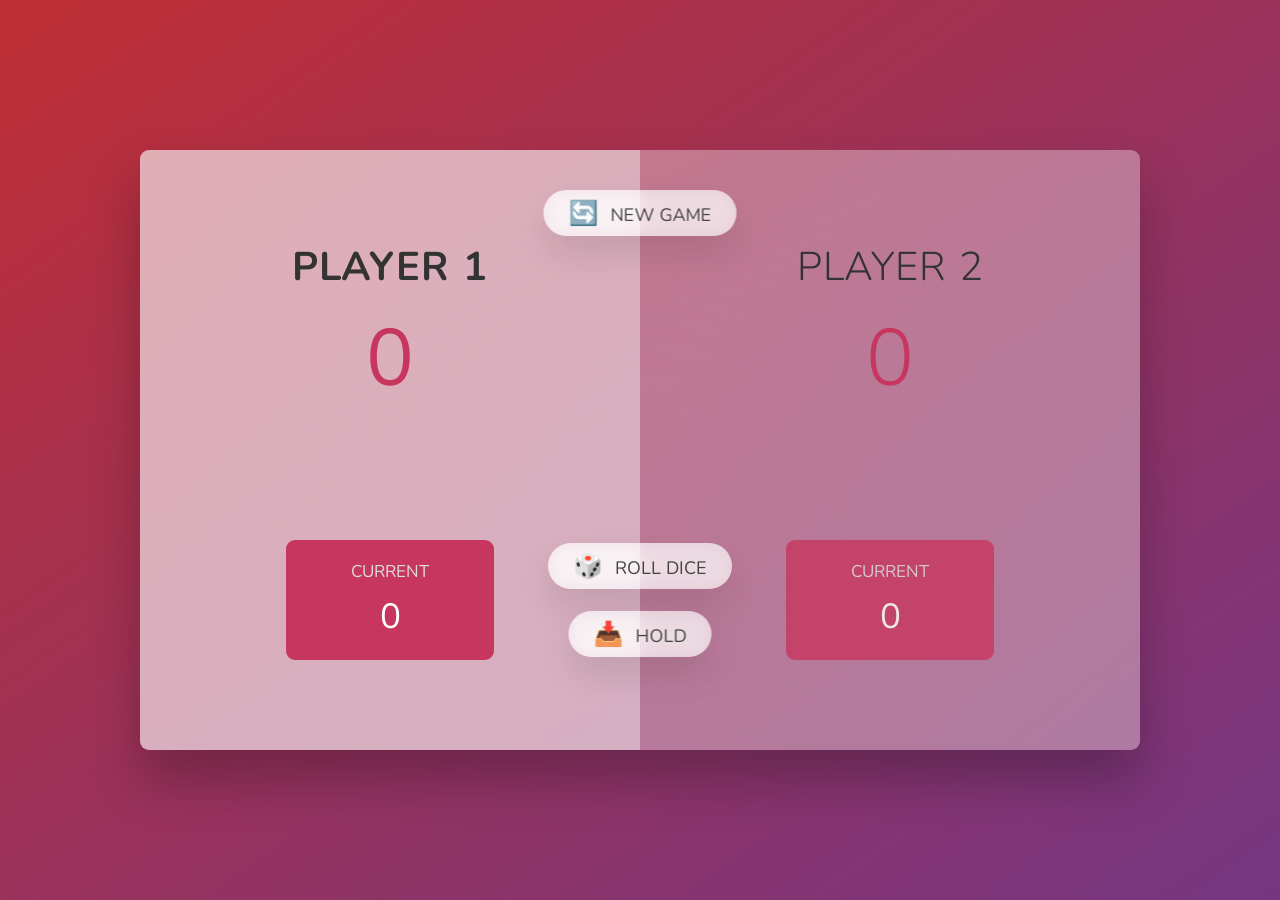
==== Project_3_Pig_Game/index.html @ 113dede6 "Started working on project three Pig dice game." ====
<!DOCTYPE html>
<html lang="en">
  <head>
    <meta charset="UTF-8" />
    <meta name="viewport" content="width=device-width, initial-scale=1.0" />
    <meta http-equiv="X-UA-Compatible" content="ie=edge" />
    <link rel="stylesheet" href="style.css" />
    <title>Pig Game</title>
  </head>
  <body>
    <main>
      <section class="player player--0 player--active">
        <h2 class="name" id="name--0">Player 1</h2>
        <p class="score" id="score--0">43</p>
        <div class="current">
          <p class="current-label">Current</p>
          <p class="current-score" id="current--0">0</p>
        </div>
      </section>
      <section class="player player--1">
        <h2 class="name" id="name--1">Player 2</h2>
        <p class="score" id="score--1">24</p>
        <div class="current">
          <p class="current-label">Current</p>
          <p class="current-score" id="current--1">0</p>
        </div>
      </section>

      <img src="dice-5.png" alt="Playing dice" class="dice" id="diceImage" />
      <button class="btn btn--new">🔄 New game</button>
      <button class="btn btn--roll">🎲 Roll dice</button>
      <button class="btn btn--hold">📥 Hold</button>
    </main>
    <script src="script.js"></script>
  </body>
</html>
---- Project_3_Pig_Game/style.css ----
@import url('https://fonts.googleapis.com/css2?family=Nunito&display=swap');

* {
  margin: 0;
  padding: 0;
  box-sizing: inherit;
}

html {
  font-size: 62.5%;
  box-sizing: border-box;
}

body {
  font-family: 'Nunito', sans-serif;
  font-weight: 400;
  height: 100vh;
  color: #333;
  background-image: linear-gradient(to top left, #753682 0%, #bf2e34 100%);
  display: flex;
  align-items: center;
  justify-content: center;
}

/* LAYOUT */
main {
  position: relative;
  width: 100rem;
  height: 60rem;
  background-color: rgba(255, 255, 255, 0.35);
  backdrop-filter: blur(200px);
  filter: blur();
  box-shadow: 0 3rem 5rem rgba(0, 0, 0, 0.25);
  border-radius: 9px;
  overflow: hidden;
  display: flex;
}

.hidden{
  display: none;
}

.player {
  flex: 50%;
  padding: 9rem;
  display: flex;
  flex-direction: column;
  align-items: center;
  transition: all 0.75s;
}

/* ELEMENTS */
.name {
  position: relative;
  font-size: 4rem;
  text-transform: uppercase;
  letter-spacing: 1px;
  word-spacing: 2px;
  font-weight: 300;
  margin-bottom: 1rem;
}

.score {
  font-size: 8rem;
  font-weight: 300;
  color: #c7365f;
  margin-bottom: auto;
}

.player--active {
  background-color: rgba(255, 255, 255, 0.4);
}
.player--active .name {
  font-weight: 700;
}
.player--active .score {
  font-weight: 400;
}

.player--active .current {
  opacity: 1;
}

.current {
  background-color: #c7365f;
  opacity: 0.8;
  border-radius: 9px;
  color: #fff;
  width: 65%;
  padding: 2rem;
  text-align: center;
  transition: all 0.75s;
}

.current-label {
  text-transform: uppercase;
  margin-bottom: 1rem;
  font-size: 1.7rem;
  color: #ddd;
}

.current-score {
  font-size: 3.5rem;
}

/* ABSOLUTE POSITIONED ELEMENTS */
.btn {
  position: absolute;
  left: 50%;
  transform: translateX(-50%);
  color: #444;
  background: none;
  border: none;
  font-family: inherit;
  font-size: 1.8rem;
  text-transform: uppercase;
  cursor: pointer;
  font-weight: 400;
  transition: all 0.2s;

  background-color: white;
  background-color: rgba(255, 255, 255, 0.6);
  backdrop-filter: blur(10px);

  padding: 0.7rem 2.5rem;
  border-radius: 50rem;
  box-shadow: 0 1.75rem 3.5rem rgba(0, 0, 0, 0.1);
}

.btn::first-letter {
  font-size: 2.4rem;
  display: inline-block;
  margin-right: 0.7rem;
}

.btn--new {
  top: 4rem;
}
.btn--roll {
  top: 39.3rem;
}
.btn--hold {
  top: 46.1rem;
}

.btn:active {
  transform: translate(-50%, 3px);
  box-shadow: 0 1rem 2rem rgba(0, 0, 0, 0.15);
}

.btn:focus {
  outline: none;
}

.dice {
  position: absolute;
  left: 50%;
  top: 16.5rem;
  transform: translateX(-50%);
  height: 10rem;
  box-shadow: 0 2rem 5rem rgba(0, 0, 0, 0.2);
}

.player--winner {
  background-color: #2f2f2f;
}

.player--winner .name {
  font-weight: 700;
  color: #c7365f;
}
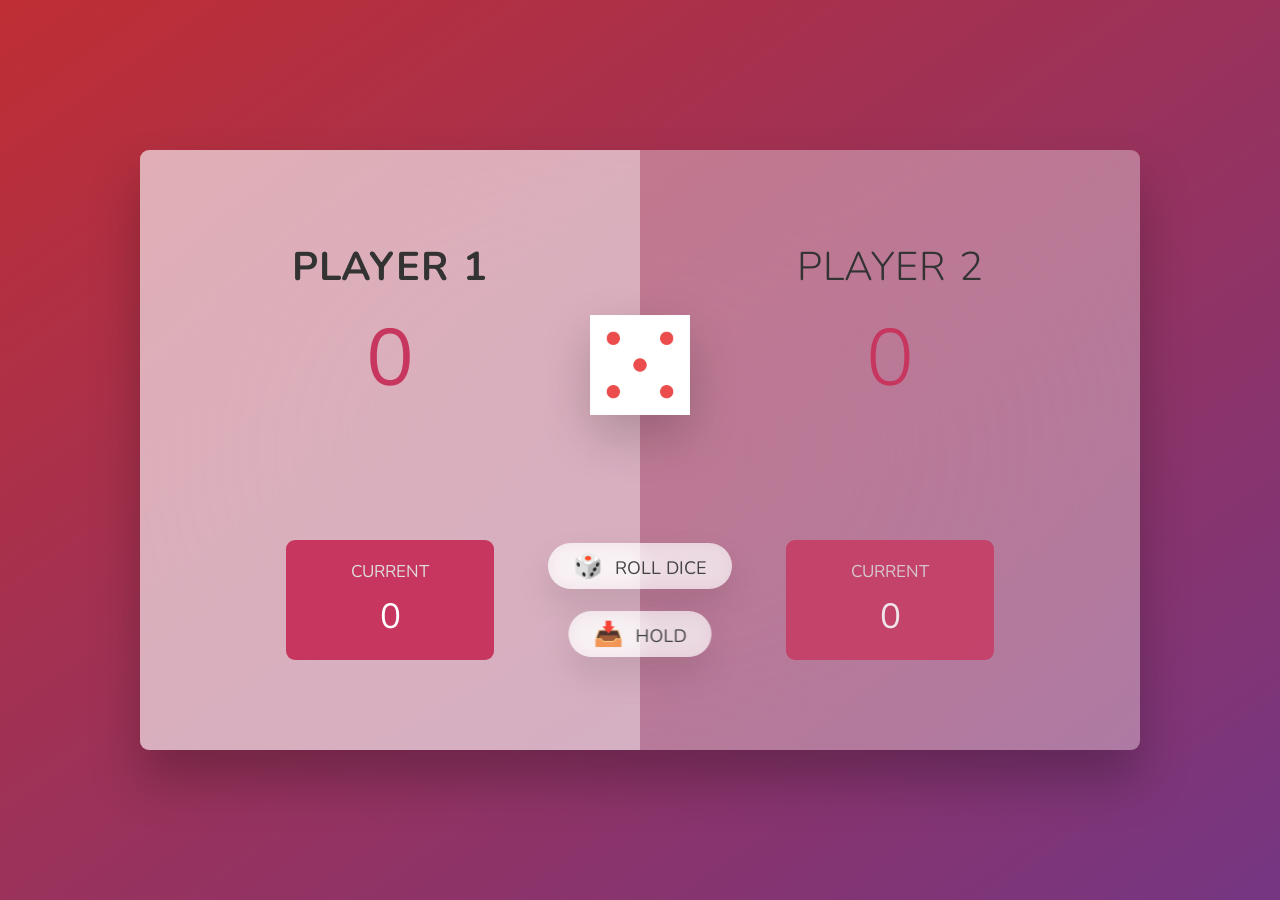
==== commit 52b6a332: "Finished dice game." ====
--- a/Project_3_Pig_Game/index.html
+++ b/Project_3_Pig_Game/index.html
@@ -27,9 +27,9 @@
       </section>
 
       <img src="dice-5.png" alt="Playing dice" class="dice" id="diceImage" />
-      <button class="btn btn--new">🔄 New game</button>
-      <button class="btn btn--roll">🎲 Roll dice</button>
-      <button class="btn btn--hold">📥 Hold</button>
+      <button class="btn btn--new" id="btn--new">🔄 New game</button>
+      <button class="btn btn--roll" id="btn--roll">🎲 Roll dice</button>
+      <button class="btn btn--hold" id="btn--hold">📥 Hold</button>
     </main>
     <script src="script.js"></script>
   </body>
